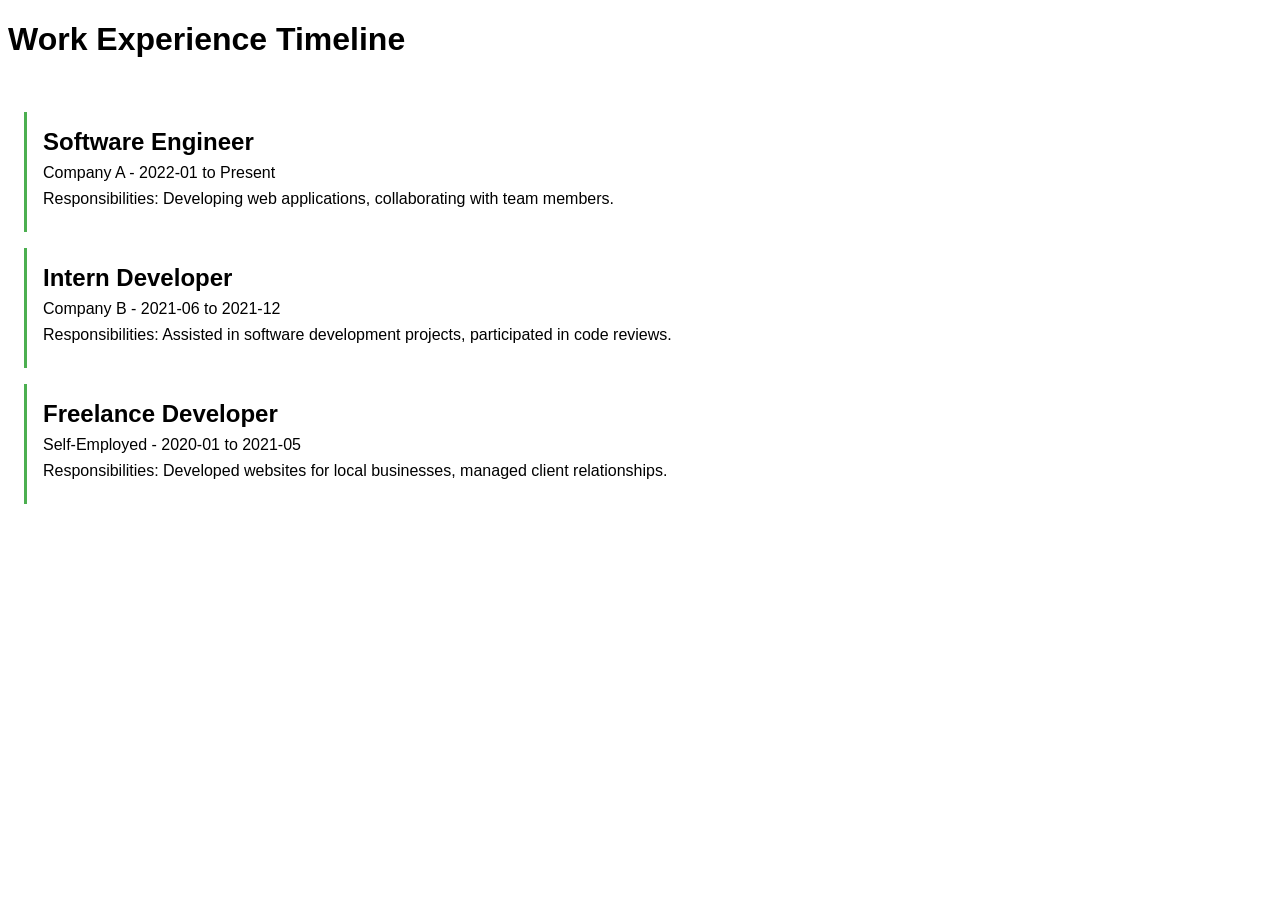
==== experience.html @ 5f3c8c92 "Create experience.html file with professional timeline" ====
<!DOCTYPE html>
<html lang="en">
<head>
    <meta charset="UTF-8">
    <meta name="viewport" content="width=device-width, initial-scale=1.0">
    <title>Professional Timeline</title>
    <style>
        body { font-family: Arial, sans-serif; }
        .timeline { position: relative; padding: 1em; }
        .event { margin: 1em 0; padding: 1em; border-left: 3px solid #4CAF50; }
        .event h2 { margin: 0; }
        .event p { margin: 0.5em 0; }
    </style>
</head>
<body>
    <h1>Work Experience Timeline</h1>
    <div class="timeline">
        <div class="event">
            <h2>Software Engineer</h2>
            <p>Company A - 2022-01 to Present</p>
            <p>Responsibilities: Developing web applications, collaborating with team members.</p>
        </div>
        <div class="event">
            <h2>Intern Developer</h2>
            <p>Company B - 2021-06 to 2021-12</p>
            <p>Responsibilities: Assisted in software development projects, participated in code reviews.</p>
        </div>
        <div class="event">
            <h2>Freelance Developer</h2>
            <p>Self-Employed - 2020-01 to 2021-05</p>
            <p>Responsibilities: Developed websites for local businesses, managed client relationships.</p>
        </div>
    </div>
</body>
</html>
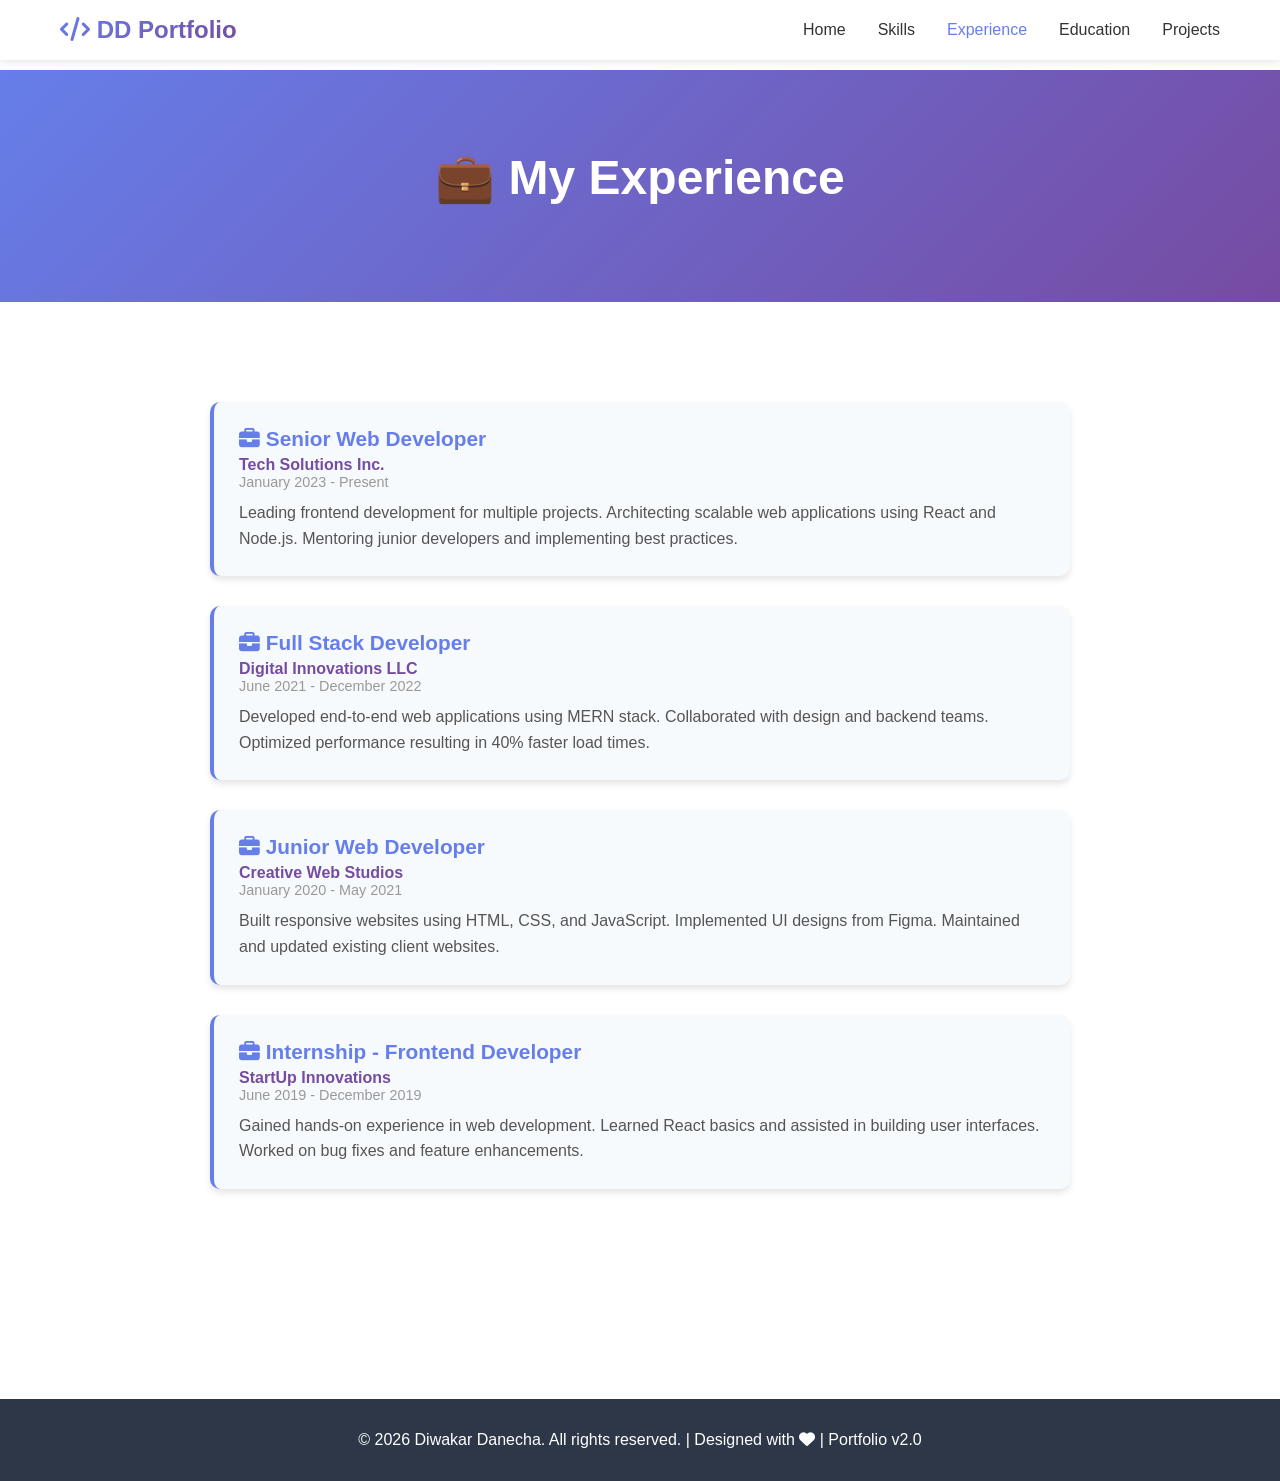
==== commit 58fc8994: "Update experience page with new layout and content" ====
--- a/experience.html
+++ b/experience.html
@@ -3,33 +3,87 @@
 <head>
     <meta charset="UTF-8">
     <meta name="viewport" content="width=device-width, initial-scale=1.0">
-    <title>Professional Timeline</title>
+    <link rel="stylesheet" href="https://cdnjs.cloudflare.com/ajax/libs/font-awesome/6.4.0/css/all.min.css">
+    <title>Experience - Diwakar Danecha</title>
     <style>
-        body { font-family: Arial, sans-serif; }
-        .timeline { position: relative; padding: 1em; }
-        .event { margin: 1em 0; padding: 1em; border-left: 3px solid #4CAF50; }
-        .event h2 { margin: 0; }
-        .event p { margin: 0.5em 0; }
+        * { margin: 0; padding: 0; box-sizing: border-box; }
+        body { font-family: 'Segoe UI', Tahoma, Geneva, Verdana, sans-serif; color: #333; }
+        nav { background: #fff; position: fixed; width: 100%; top: 0; z-index: 1000; box-shadow: 0 2px 8px rgba(0,0,0,0.1); }
+        .nav-container { max-width: 1200px; margin: 0 auto; display: flex; justify-content: space-between; align-items: center; padding: 1rem 20px; }
+        .logo { font-size: 1.5rem; font-weight: bold; background: linear-gradient(135deg, #667eea, #764ba2); -webkit-background-clip: text; -webkit-text-fill-color: transparent; cursor: pointer; text-decoration: none; }
+        .nav-menu { display: flex; list-style: none; gap: 2rem; }
+        .nav-link { text-decoration: none; color: #333; font-weight: 500; transition: color 0.3s; }
+        .nav-link:hover, .nav-link.active { color: #667eea; }
+        main { margin-top: 70px; }
+        .page-hero { background: linear-gradient(135deg, #667eea 0%, #764ba2 100%); color: white; padding: 80px 20px; text-align: center; }
+        .page-hero h1 { font-size: 3rem; margin-bottom: 1rem; }
+        .page-content { max-width: 900px; margin: 0 auto; padding: 80px 20px 100px 20px; }
+        .section-title { font-size: 2rem; color: #667eea; margin: 40px 0 25px 0; font-weight: 600; }
+        .timeline { position: relative; padding: 20px 0; }
+        .timeline-item { background: #f7fafc; padding: 25px; margin-bottom: 30px; border-radius: 10px; border-left: 4px solid #667eea; box-shadow: 0 4px 6px rgba(0,0,0,0.1); transition: all 0.3s; }
+        .timeline-item:hover { transform: translateX(5px); box-shadow: 0 8px 15px rgba(0,0,0,0.15); }
+        .timeline-item h3 { color: #667eea; font-size: 1.3rem; margin-bottom: 5px; }
+        .timeline-item .company { color: #764ba2; font-weight: 600; }
+        .timeline-item .dates { color: #999; font-size: 0.9rem; margin-bottom: 10px; }
+        .timeline-item p { color: #555; line-height: 1.6; }
+        footer { background: #2d3748; color: white; padding: 2rem; text-align: center; margin-top: 60px; }
+        @media (max-width: 768px) { .nav-menu { gap: 1rem; font-size: 0.9rem; } .page-hero h1 { font-size: 2rem; } }
     </style>
 </head>
 <body>
-    <h1>Work Experience Timeline</h1>
-    <div class="timeline">
-        <div class="event">
-            <h2>Software Engineer</h2>
-            <p>Company A - 2022-01 to Present</p>
-            <p>Responsibilities: Developing web applications, collaborating with team members.</p>
+    <nav>
+        <div class="nav-container">
+            <a href="index.html" class="logo"><i class="fas fa-code"></i> DD Portfolio</a>
+            <ul class="nav-menu">
+                <li><a href="index.html" class="nav-link">Home</a></li>
+                <li><a href="skills.html" class="nav-link">Skills</a></li>
+                <li><a href="experience.html" class="nav-link active">Experience</a></li>
+                <li><a href="education.html" class="nav-link">Education</a></li>
+                <li><a href="projects.html" class="nav-link">Projects</a></li>
+            </ul>
         </div>
-        <div class="event">
-            <h2>Intern Developer</h2>
-            <p>Company B - 2021-06 to 2021-12</p>
-            <p>Responsibilities: Assisted in software development projects, participated in code reviews.</p>
-        </div>
-        <div class="event">
-            <h2>Freelance Developer</h2>
-            <p>Self-Employed - 2020-01 to 2021-05</p>
-            <p>Responsibilities: Developed websites for local businesses, managed client relationships.</p>
-        </div>
-    </div>
+    </nav>
+
+    <main>
+        <section class="page-hero">
+            <h1>💼 My Experience</h1>
+        </section>
+
+        <section class="page-content">
+            <div class="timeline">
+                <div class="timeline-item">
+                    <h3><i class="fas fa-briefcase"></i> Senior Web Developer</h3>
+                    <div class="company">Tech Solutions Inc.</div>
+                    <div class="dates">January 2023 - Present</div>
+                    <p>Leading frontend development for multiple projects. Architecting scalable web applications using React and Node.js. Mentoring junior developers and implementing best practices.</p>
+                </div>
+
+                <div class="timeline-item">
+                    <h3><i class="fas fa-briefcase"></i> Full Stack Developer</h3>
+                    <div class="company">Digital Innovations LLC</div>
+                    <div class="dates">June 2021 - December 2022</div>
+                    <p>Developed end-to-end web applications using MERN stack. Collaborated with design and backend teams. Optimized performance resulting in 40% faster load times.</p>
+                </div>
+
+                <div class="timeline-item">
+                    <h3><i class="fas fa-briefcase"></i> Junior Web Developer</h3>
+                    <div class="company">Creative Web Studios</div>
+                    <div class="dates">January 2020 - May 2021</div>
+                    <p>Built responsive websites using HTML, CSS, and JavaScript. Implemented UI designs from Figma. Maintained and updated existing client websites.</p>
+                </div>
+
+                <div class="timeline-item">
+                    <h3><i class="fas fa-briefcase"></i> Internship - Frontend Developer</h3>
+                    <div class="company">StartUp Innovations</div>
+                    <div class="dates">June 2019 - December 2019</div>
+                    <p>Gained hands-on experience in web development. Learned React basics and assisted in building user interfaces. Worked on bug fixes and feature enhancements.</p>
+                </div>
+            </div>
+        </section>
+    </main>
+
+    <footer>
+        <p>&copy; 2026 Diwakar Danecha. All rights reserved. | Designed with <i class="fas fa-heart"></i> | Portfolio v2.0</p>
+    </footer>
 </body>
-</html>+</html>
